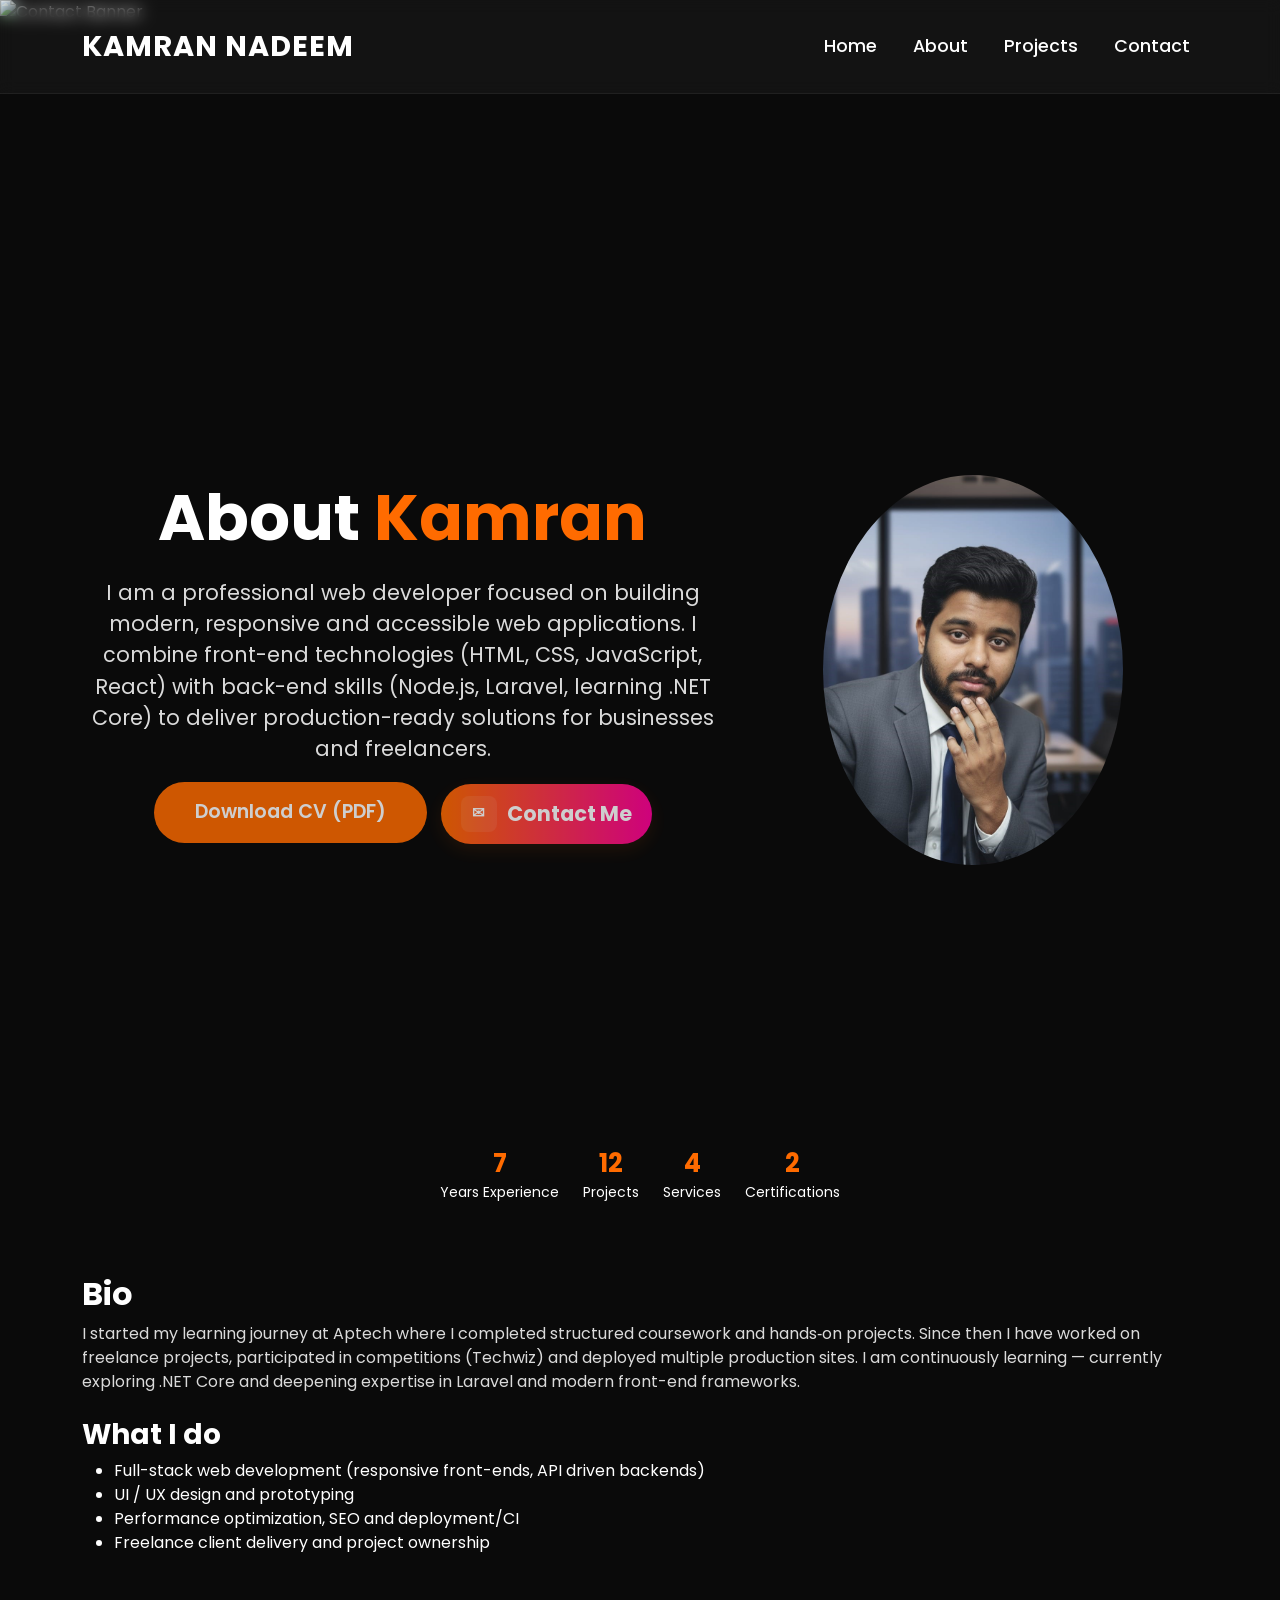
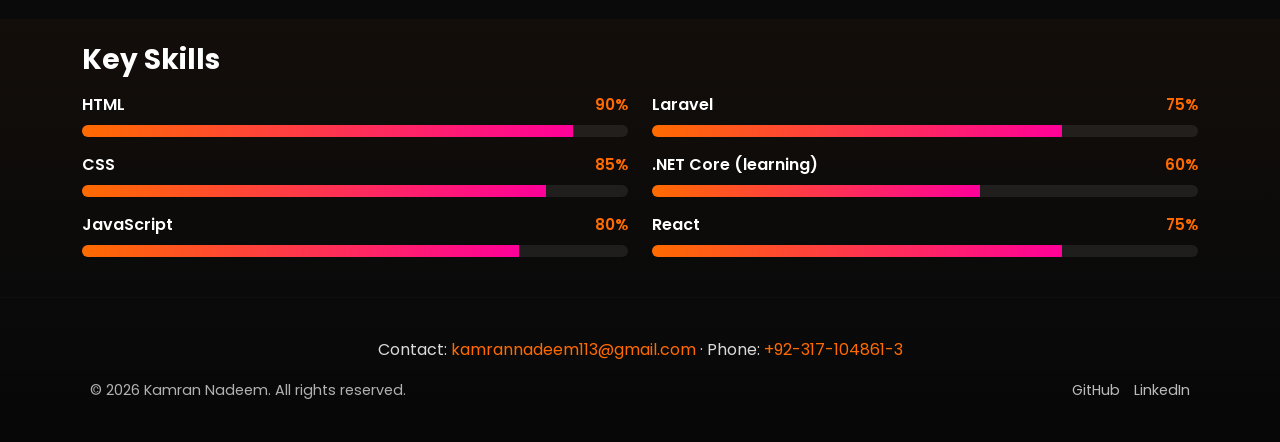
==== about.html @ dd2af3f3 "Initial commit" ====
<!doctype html>
<html lang="en">
<head>
    <meta charset="utf-8" />
    <meta name="viewport" content="width=device-width,initial-scale=1" />
    <title>About — Kamran Nadeem</title>

    <!-- Bootstrap CSS -->
    <link href="https://cdn.jsdelivr.net/npm/bootstrap@5.3.3/dist/css/bootstrap.min.css" rel="stylesheet" />

    <!-- Google Font -->
    <link href="https://fonts.googleapis.com/css2?family=Poppins:wght@300;400;600;700&display=swap" rel="stylesheet" />

    <!-- Site CSS -->
    <link rel="stylesheet" href="style.css" />
    <style>
    .contact-banner {
        width: 100%;
        height: 220px; /* you can adjust 180–250px */
        overflow: hidden;
    }

    .contact-banner-img {
        width: 100%;
        height: 100%;
        object-fit: cover;
        display: block;
    }
</style>
    <style>
        /* Contact button — more prominent with icon and subtle animation */
        .btn-contact {
            display: inline-flex;
            align-items: center;
            gap: 10px;
            padding: 12px 20px;
            border-radius: 40px;
            background: linear-gradient(90deg, #ff6b00 0%, #ff0099 100%);
            color: #fff;
            font-weight:700;
            text-decoration: none;
            box-shadow: 0 6px 18px rgba(255,107,0,0.12);
            transition: transform .15s ease, box-shadow .15s ease;
            border: none;
        }

        .btn-contact .btn-icon {
            width: 36px;
            height: 36px;
            display:inline-flex;
            align-items:center;
            justify-content:center;
            background: rgba(255,255,255,0.08);
            border-radius: 8px;
            font-weight:700;
            font-size: 0.95rem;
        }

        .btn-contact:hover,
        .btn-contact:focus {
            transform: translateY(-3px);
            box-shadow: 0 12px 28px rgba(255,107,0,0.16);
            text-decoration:none;
            outline: none;
        }

        /* small responsive tweak */
        @media (max-width: 576px) {
            .btn-contact { padding:10px 16px; gap:8px; }
            .btn-contact .btn-icon { width:30px; height:30px; font-size:0.85rem; }
        }
    </style>
</head>
<body>

    <!-- Header (partial) -->
    <div id="site-header"></div>

    <script>
        (function loadHeader() {
            fetch('partials/header.html')
                .then(function (r) { return r.ok ? r.text() : Promise.reject('header not found'); })
                .then(function (html) { document.getElementById('site-header').innerHTML = html; })
                .catch(function (err) { console.warn(err); });
        })();
    </script>
    <!-- Full width slim contact image -->
    <div class="contact-banner">
        <img src="https://www.simplilearn.com/ice9/free_resources_article_thumb/is_web_development_good_career.jpg" alt="Contact Banner" class="contact-banner-img">
    </div>

    <!-- About Hero -->
    <section class="hero" id="about-hero" style="min-height:40vh;display:flex;align-items:center;">
        <div class="container">
            <div class="row align-items-center">
                <div class="col-md-7">
                    <h1 style="font-weight:700;">About <span style="color:#ff6b00;">Kamran</span></h1>
                    <p style="opacity:.85;max-width:720px;">
                        I am a professional web developer focused on building modern, responsive and accessible web applications.
                        I combine front-end technologies (HTML, CSS, JavaScript, React) with back-end skills (Node.js, Laravel, learning .NET Core)
                        to deliver production-ready solutions for businesses and freelancers.
                    </p>

                    <p style="margin-top:18px;">
                        <a class="btn btn-custom mt-0" href="Kamran_Nadeem_CV.pdf" download aria-label="Download CV (PDF)">Download CV (PDF)</a>

                        <!-- Updated contact button -->
                        <a class="btn-contact ms-2" href="/contact.html" aria-label="Go to contact page">
                            <span class="btn-icon" aria-hidden="true">✉</span>
                            <span>Contact Me</span>
                        </a>
                    </p>
                </div>

                <div class="col-md-5 text-center">
                    <img src="assets/WhatsApp Image 2025-11-12 at 3.52.03 PM.jpeg" alt="Kamran Nadeem" class="img-fluid rounded-circle" style="max-width:300px;">
                </div>
            </div>
        </div>
    </section>

    <!-- Quick Facts / Counters -->
    <section class="py-4" aria-label="Quick facts">
        <div class="container text-center">
            <div class="d-flex justify-content-center gap-4 flex-wrap">
                <div><strong id="about-years" style="font-size:1.6rem;color:#ff6b00;">3</strong><div class="small">Years Experience</div></div>
                <div><strong id="about-projects" style="font-size:1.6rem;color:#ff6b00;">10</strong><div class="small">Projects</div></div>
                <div><strong id="about-services" style="font-size:1.6rem;color:#ff6b00;">4</strong><div class="small">Services</div></div>
                <div><strong id="about-certs" style="font-size:1.6rem;color:#ff6b00;">2</strong><div class="small">Certifications</div></div>
            </div>
        </div>
    </section>

    <!-- Detailed Bio -->
    <section id="bio" class="py-5">
        <div class="container">
            <h2 style="font-weight:700;">Bio</h2>
            <p style="opacity:.85;">
                I started my learning journey at Aptech where I completed structured coursework and hands‑on projects.
                Since then I have worked on freelance projects, participated in competitions (Techwiz) and deployed multiple production sites.
                I am continuously learning — currently exploring .NET Core and deepening expertise in Laravel and modern front-end frameworks.
            </p>

            <h3 class="mt-4" style="font-weight:700;">What I do</h3>
            <ul>
                <li>Full-stack web development (responsive front-ends, API driven backends)</li>
                <li>UI / UX design and prototyping</li>
                <li>Performance optimization, SEO and deployment/CI</li>
                <li>Freelance client delivery and project ownership</li>
            </ul>
        </div>
    </section>

    <!-- Key Skills -->
    <section id="about-skills" class="skills-section py-4">
        <div class="container">
            <h3 style="font-weight:700;">Key Skills</h3>
            <div class="row mt-3">
                <div class="col-md-6">
                    <div class="skill mb-3">
                        <div class="skill-name d-flex justify-content-between"><span>HTML</span><span class="skill-percent">90%</span></div>
                        <div class="progress"><div class="progress-bar" data-percent="90" style="width:90%"></div></div>
                    </div>

                    <div class="skill mb-3">
                        <div class="skill-name d-flex justify-content-between"><span>CSS</span><span class="skill-percent">85%</span></div>
                        <div class="progress"><div class="progress-bar" data-percent="85" style="width:85%"></div></div>
                    </div>

                    <div class="skill mb-3">
                        <div class="skill-name d-flex justify-content-between"><span>JavaScript</span><span class="skill-percent">80%</span></div>
                        <div class="progress"><div class="progress-bar" data-percent="80" style="width:80%"></div></div>
                    </div>
                </div>

                <div class="col-md-6">
                    <div class="skill mb-3">
                        <div class="skill-name d-flex justify-content-between"><span>Laravel</span><span class="skill-percent">75%</span></div>
                        <div class="progress"><div class="progress-bar" data-percent="75" style="width:75%"></div></div>
                    </div>

                    <div class="skill mb-3">
                        <div class="skill-name d-flex justify-content-between"><span>.NET Core (learning)</span><span class="skill-percent">60%</span></div>
                        <div class="progress"><div class="progress-bar" data-percent="60" style="width:60%"></div></div>
                    </div>

                    <div class="skill mb-3">
                        <div class="skill-name d-flex justify-content-between"><span>React</span><span class="skill-percent">75%</span></div>
                        <div class="progress"><div class="progress-bar" data-percent="75" style="width:75%"></div></div>
                    </div>
                </div>
            </div>
        </div>
    </section>

    <!-- Footer (partial) -->
    <div id="site-footer"></div>

    <script>
        (function loadFooter() {
            fetch('partials/footer.html')
                .then(function (r) { return r.ok ? r.text() : Promise.reject('footer not found'); })
                .then(function (html) {
                    document.getElementById('site-footer').innerHTML = html;
                    if (typeof window.initFooterCounters === 'function') window.initFooterCounters();
                })
                .catch(function (err) { console.warn(err); });
        })();
    </script>

    <!-- Scripts -->
    <script src="https://code.jquery.com/jquery-3.6.4.min.js"></script>
    <script src="https://cdn.jsdelivr.net/npm/bootstrap@5.3.3/dist/js/bootstrap.bundle.min.js"></script>

    <script>
        // delegated nav handler (works with injected header)
        $(document).on('click', 'a.nav-link', function (e) {
            var target = $(this).attr('href');
            if (!target || target === '#') return;
            if ($(target).length) {
                e.preventDefault();
                $('html,body').animate({ scrollTop: $(target).offset().top - 70 }, 600);
            }
        });

        // fill about counters (animated, waits for DOM elements)
        (function fillAboutCounters() {
            var startYear = 2019;
            var currentYear = new Date().getFullYear();
            var years = Math.max(0, currentYear - startYear);

            // derive counts from DOM (safe fallbacks)
            var projects = 12;
var services = 4;
var certs = 2;

            function animateCount($el, to, duration) {
                if (!$el || $el.length === 0) return;
                var from = 0;
                var start = Date.now();
                var timer = setInterval(function() {
                    var progress = Math.min(1, (Date.now() - start) / duration);
                    var value = Math.floor(progress * (to - from) + from);
                    $el.text(value);
                    if (progress === 1) clearInterval(timer);
                }, 25);
            }

            // run after next tick to ensure DOM (including any injected partials) is ready
            setTimeout(function() {
                animateCount($('#about-years'), years, 900);
                animateCount($('#about-projects'), projects, 900);
                animateCount($('#about-services'), services, 900);
                animateCount($('#about-certs'), certs, 900);
            }, 50);
        })();

        // expose footer init (used by footer partial loader)
        window.initFooterCounters = function() {
            var startYear = 2019;
            var currentYear = new Date().getFullYear();
            var years = Math.max(0, currentYear - startYear);
            var projects = $('.project-card').length || 0;
            var services = $('.service-card').length || 0;
            var certs = $('.cert-badge').length || 0;
            $('#currentYear').text(currentYear);

            function animateCount($el, to, duration) {
                var from = 0; var start = Date.now();
                var timer = setInterval(function() {
                    var progress = Math.min(1, (Date.now() - start) / duration);
                    var value = Math.floor(progress * (to - from) + from);
                    $el.text(value);
                    if (progress === 1) clearInterval(timer);
                }, 30);
            }

            animateCount($('#counter-years'), years, 1000);
            animateCount($('#counter-projects'), projects, 900);
            animateCount($('#counter-services'), services, 900);
            animateCount($('#counter-certs'), certs, 900);
        };
    </script>
</body>
</html>
---- style.css ----
body {
            font-family: 'Poppins', sans-serif;
            background-color: #0a0a0a;
            color: white;
            overflow-x: hidden;
        }

        /* Navbar */
        .navbar {
            padding: 20px;
        }
        .navbar-brand {
            font-size: 1.8rem;
            font-weight:700;
            letter-spacing:1px;
        }
        .nav-link {
            margin-left: 20px;
            font-weight:500;
            font-size:1.1rem;
        }

        /* Hero Section */
        .hero {
            height:100vh;
            display:flex;
            align-items:center;
            justify-content:center;
            text-align:center;
            padding:0 20px;
            position:relative;
        }

        .hero h1 {
            font-size:4rem;
            font-weight:700;
            line-height:1.2;
        }

        .hero p {
            font-size:1.3rem;
            margin-top:20px;
            opacity:0.8;
        }

        .btn-custom {
            margin-top:40px;
            padding:15px 40px;
            font-size:1.2rem;
            border-radius:50px;
            background:#ff6b00;
            color:white;
            font-weight:600;
            transition:0.4s;
        }

        .btn-custom:hover {
            background:#ff8800;
            transform:scale(1.05);
        }

        /* Floating Shapes */
        .floating-shape {
            position:absolute;
            border-radius:50%;
            background:linear-gradient(45deg, #ff6b00, #ff0099);
            opacity:0.4;
            animation:float 6s ease-in-out infinite;
        }

        .shape1 {
            width:150px;
            height:150px;
            top:10%;
            left:5%;
        }

        .shape2 {
            width:200px;
            height:200px;
            bottom:15%;
            right:10%;
        }

        @keyframes float {
            0% { transform:translateY(0px); }
            50% { transform:translateY(-30px); }
            100% { transform:translateY(0px); }
        }
        /* Skills Section */
        .skills-section {
            padding: 80px 20px;
            background: linear-gradient(180deg, rgba(255,107,0,0.04) 0%, transparent 100%);
        }

        .skills-section .section-title {
            text-align: center;
            margin-bottom: 40px;
        }

        .skill {
            margin-bottom: 20px;
        }

        .skill-name {
            display:flex;
            justify-content:space-between;
            align-items:center;
            margin-bottom:8px;
            font-weight:600;
        }

        .progress {
            height: 12px;
            background: rgba(255,255,255,0.08);
            border-radius: 8px;
            overflow: hidden;
        }

        .progress .progress-bar {
            background: linear-gradient(90deg, #ff6b00, #ff0099);
            width: 0%;
            transition: width 1200ms ease-in-out;
        }

        .skill-percent {
            font-weight:600;
            font-size:0.95rem;
            color: #ff6b00;
        }

        /* Services Section */
        .services-section {
            padding: 80px 20px;
            background: linear-gradient(180deg, rgba(255,9,153,0.03) 0%, transparent 100%);
        }

        .services-section .section-title {
            text-align: center;
            margin-bottom: 40px;
        }

        .service-card {
            background: rgba(255,255,255,0.03);
            border: 1px solid rgba(255,255,255,0.04);
            padding: 24px;
            border-radius: 12px;
            transition: transform .25s ease, box-shadow .25s ease;
            height:100%;
            display:flex;
            flex-direction:column;
            justify-content:space-between;
        }

        .service-card:hover {
            transform: translateY(-6px);
            box-shadow: 0 8px 30px rgba(0,0,0,0.5);
        }

        .service-icon {
            width:56px;
            height:56px;
            border-radius:12px;
            display:inline-flex;
            align-items:center;
            justify-content:center;
            background: linear-gradient(90deg,#ff6b00,#ff0099);
            color: white;
            font-weight:700;
            margin-bottom:16px;
            font-size:1.05rem;
        }

        .service-title {
            font-weight:700;
            margin-bottom:8px;
            font-size:1.05rem;
        }

        .service-desc {
            opacity:0.85;
            margin-bottom:18px;
            flex-grow:1;
        }

        .btn-service {
            align-self:flex-start;
        }

        /* Projects Section */
        .projects-section {
            padding: 80px 20px;
            background: linear-gradient(180deg, rgba(0,123,255,0.03) 0%, transparent 100%);
        }

        .projects-section .section-title {
            text-align: center;
            margin-bottom: 40px;
        }

        .project-card {
            background: rgba(255,255,255,0.03);
            border: 1px solid rgba(255,255,255,0.04);
            border-radius: 12px;
            overflow: hidden;
            transition: transform .25s ease, box-shadow .25s ease;
            height:100%;
            display:flex;
            flex-direction:column;
        }

        .project-card:hover {
            transform: translateY(-6px);
            box-shadow: 0 10px 30px rgba(0,0,0,0.5);
        }

        .project-card img {
            width:100%;
            height:180px;
            object-fit:cover;
            display:block;
        }

        .project-content {
            padding:16px;
            display:flex;
            flex-direction:column;
            flex-grow:1;
        }

        .project-title {
            font-weight:700;
            margin-bottom:6px;
        }

        .project-desc {
            opacity:0.85;
            margin-bottom:12px;
            font-size:0.95rem;
            flex-grow:1;
        }

        .btn-view {
            align-self:flex-start;
        }

        .center-view-more {
            text-align:center;
            margin-top:34px;
        }

        /* Experience Section */
        .experience-section {
            padding: 80px 20px;
            background: linear-gradient(180deg, rgba(102,51,153,0.03) 0%, transparent 100%);
        }

        .experience-section .section-title {
            text-align: center;
            margin-bottom: 40px;
        }

        .timeline {
            list-style: none;
            padding: 0;
            margin: 0;
            max-width: 900px;
            margin-left: auto;
            margin-right: auto;
        }

        .timeline-item {
            display: flex;
            gap: 18px;
            margin-bottom: 20px;
            align-items: flex-start;
        }

        .timeline-icon {
            min-width: 56px;
            height: 56px;
            border-radius: 12px;
            background: linear-gradient(90deg,#ff6b00,#ff0099);
            color: #fff;
            display: inline-flex;
            align-items: center;
            justify-content: center;
            font-weight: 700;
            font-size: 0.95rem;
            flex-shrink: 0;
        }

        .timeline-content {
            background: rgba(255,255,255,0.03);
            border: 1px solid rgba(255,255,255,0.04);
            padding: 14px;
            border-radius: 10px;
            flex-grow: 1;
            text-align: left; /* force left alignment for timeline items */
        }

        .timeline-title {
            font-weight:700;
            margin-bottom:6px;
        }

        .timeline-meta {
            font-size: 0.95rem;
            color: rgba(255,255,255,0.8);
            margin-bottom:8px;
        }

        .cert-badge {
            display:inline-block;
            background: rgba(255,255,255,0.04);
            color: #ff6b00;
            padding:4px 8px;
            border-radius: 6px;
            font-weight:600;
            margin-right:6px;
            font-size:0.9rem;
        }

        /* Achievements Section (updated colors + alignment) */
        .achievements-section {
            padding: 72px 20px;
            background: linear-gradient(180deg, rgba(0,200,150,0.02) 0%, transparent 100%);
        }

        .achievements-grid {
            display: grid;
            grid-template-columns: repeat(auto-fit,minmax(220px,1fr));
            gap: 18px;
            max-width: 1100px;
            margin: 0 auto;
        }

        .achievement-card {
            background: rgba(255,255,255,0.03);
            border: 1px solid rgba(255,255,255,0.04);
            padding: 18px;
            border-radius: 12px;
            gap:12px;
            align-items:center; /* vertically center icon with text */
            text-align:left;    /* ensure text is left aligned under/next to icon */
        }

        .achievement-card > div {
            /* make sure the text block is left-aligned */
            text-align: left;
            margin-bottom: 10px;
        }

        .achievement-badge {
            min-width:56px;
            height:56px;
            border-radius:10px;
            /* change badge to portfolio primary gradient so it matches site */
            background: linear-gradient(90deg,#ff6b00,#ff0099);
            color:#fff;
            display:inline-flex;
            align-items:center;
            justify-content:center;
            font-weight:700;
            font-size:0.95rem;
            flex-shrink:0;
        }

        .achievement-title {
            font-weight:700;
            margin-bottom:6px;
            text-align:left;
        }

        .achievement-desc {
            color: rgba(255,255,255,0.85);
            font-size:0.96rem;
            margin:0; /* tighter spacing so text sits neatly under title */
        }

        .achievements-footer {
            text-align:center;
            margin-top:26px;
        }

        .btn-cv {
            padding:12px 28px;
            border-radius:40px;
            background:linear-gradient(90deg,#00c896,#00a67a);
            color:white;
            font-weight:700;
            text-decoration:none;
        }

        @media (max-width: 767px) {
            .hero h1 { font-size:2.2rem; }
            .hero p { font-size:1rem; }
            .service-card { padding:18px; }
            .project-card img { height:150px; }
            .timeline-item { gap:12px; }
            .timeline-icon { min-width:48px; height:48px; }
            .achievement-badge { min-width:48px; height:48px; font-size:0.85rem; }
        }

        /* Footer Section (calculated counters + layout) */
        .footer-section {
            padding: 40px 20px;
            background: linear-gradient(180deg, rgba(10,10,10,0.9), #070707);
            border-top: 1px solid rgba(255,255,255,0.03);
            color: #cfcfcf;
        }

        .footer-container {
            max-width: 1100px;
            margin: 0 auto;
        }

        
        .footer-contact {
            text-align: center;
            margin-bottom: 18px;
            color: rgba(255,255,255,0.85);
        }

        .footer-bottom {
            display:flex;
            justify-content:space-between;
            align-items:center;
            gap:12px;
            flex-wrap:wrap;
            font-size:0.9rem;
            opacity:0.85;
        }

        .footer-social a {
            color: rgba(255,255,255,0.85);
            margin-left:10px;
            text-decoration:none;
        }

        .footer-social a:hover { color: #ff6b00; }

        @media (max-width:700px) {
            .footer-bottom { flex-direction:column; text-align:center; gap:8px; }
        }
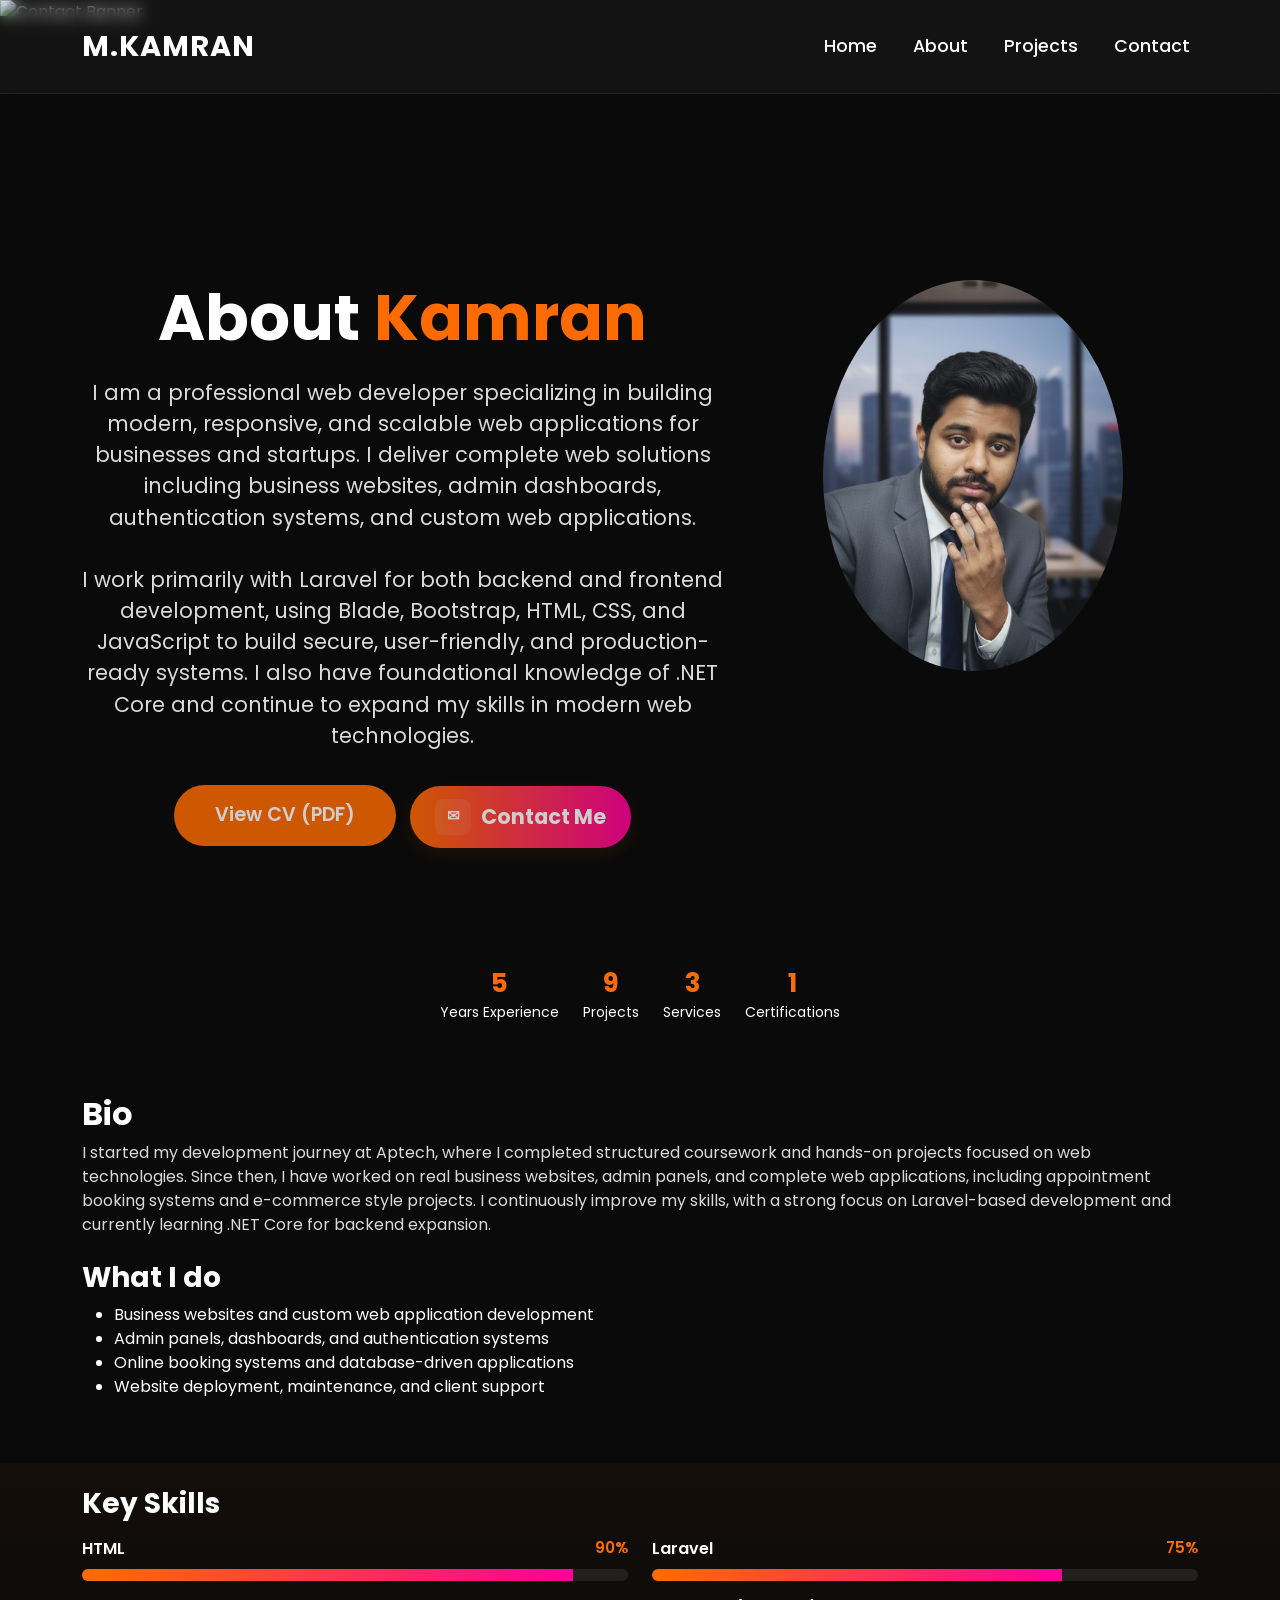
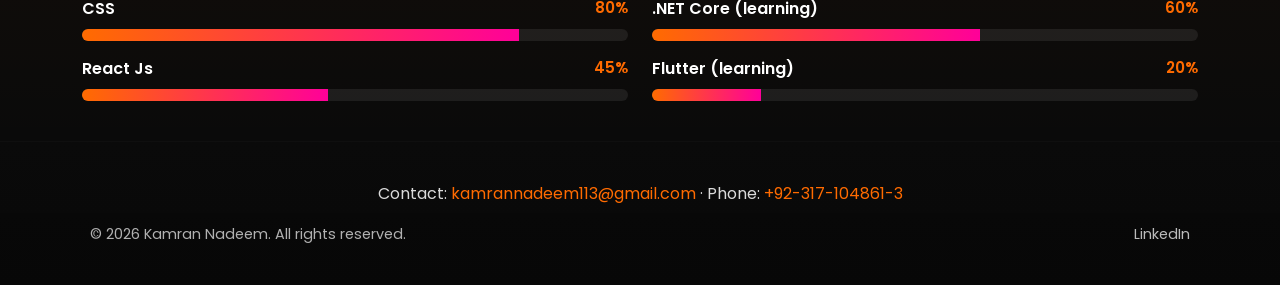
==== commit 398c3518: "Update About And Other features" ====
--- a/about.html
+++ b/about.html
@@ -14,26 +14,13 @@
     <!-- Site CSS -->
     <link rel="stylesheet" href="style.css" />
     <style>
-    .contact-banner {
-        width: 100%;
-        height: 220px; /* you can adjust 180–250px */
-        overflow: hidden;
-    }
-
-    .contact-banner-img {
-        width: 100%;
-        height: 100%;
-        object-fit: cover;
-        display: block;
-    }
-</style>
-    <style>
+        
         /* Contact button — more prominent with icon and subtle animation */
         .btn-contact {
             display: inline-flex;
             align-items: center;
             gap: 10px;
-            padding: 12px 20px;
+            padding: 13px 25px;
             border-radius: 40px;
             background: linear-gradient(90deg, #ff6b00 0%, #ff0099 100%);
             color: #fff;
@@ -90,22 +77,20 @@
     </div>
 
     <!-- About Hero -->
-    <section class="hero" id="about-hero" style="min-height:40vh;display:flex;align-items:center;">
+    <section class="hero" id="about-hero">
         <div class="container">
-            <div class="row align-items-center">
+            <div class="row">
                 <div class="col-md-7">
                     <h1 style="font-weight:700;">About <span style="color:#ff6b00;">Kamran</span></h1>
                     <p style="opacity:.85;max-width:720px;">
-                        I am a professional web developer focused on building modern, responsive and accessible web applications.
-                        I combine front-end technologies (HTML, CSS, JavaScript, React) with back-end skills (Node.js, Laravel, learning .NET Core)
-                        to deliver production-ready solutions for businesses and freelancers.
+                        I am a professional web developer specializing in building modern, responsive, and scalable web applications for businesses and startups. I deliver complete web solutions including business websites, admin dashboards, authentication systems, and custom web applications. <br><br>
+                        I work primarily with Laravel for both backend and frontend development, using Blade, Bootstrap, HTML, CSS, and JavaScript to build secure, user-friendly, and production-ready systems. I also have foundational knowledge of .NET Core and continue to expand my skills in modern web technologies.
                     </p>
 
                     <p style="margin-top:18px;">
-                        <a class="btn btn-custom mt-0" href="Kamran_Nadeem_CV.pdf" download aria-label="Download CV (PDF)">Download CV (PDF)</a>
-
+                        <a class="btn btn-custom mt-3 mb-3" href="../assets/Muhammad_Kamran_Web_App_Developer.pdf" target="_blank"aria-label="Open PDF CV">View CV (PDF)</a>
                         <!-- Updated contact button -->
-                        <a class="btn-contact ms-2" href="/contact.html" aria-label="Go to contact page">
+                        <a class="btn-contact ms-2 mb-3" href="/contact.html" aria-label="Go to contact page">
                             <span class="btn-icon" aria-hidden="true">✉</span>
                             <span>Contact Me</span>
                         </a>
@@ -136,17 +121,17 @@
         <div class="container">
             <h2 style="font-weight:700;">Bio</h2>
             <p style="opacity:.85;">
-                I started my learning journey at Aptech where I completed structured coursework and hands‑on projects.
-                Since then I have worked on freelance projects, participated in competitions (Techwiz) and deployed multiple production sites.
-                I am continuously learning — currently exploring .NET Core and deepening expertise in Laravel and modern front-end frameworks.
+                I started my development journey at Aptech, where I completed structured coursework and hands-on projects focused on web technologies.
+                Since then, I have worked on real business websites, admin panels, and complete web applications, including appointment booking systems and e-commerce style projects.
+                I continuously improve my skills, with a strong focus on Laravel-based development and currently learning .NET Core for backend expansion.
             </p>
 
             <h3 class="mt-4" style="font-weight:700;">What I do</h3>
             <ul>
-                <li>Full-stack web development (responsive front-ends, API driven backends)</li>
-                <li>UI / UX design and prototyping</li>
-                <li>Performance optimization, SEO and deployment/CI</li>
-                <li>Freelance client delivery and project ownership</li>
+                <li>Business websites and custom web application development</li>
+                <li>Admin panels, dashboards, and authentication systems</li>
+                <li>Online booking systems and database-driven applications</li>
+                <li>Website deployment, maintenance, and client support</li>
             </ul>
         </div>
     </section>
@@ -163,13 +148,13 @@
                     </div>
 
                     <div class="skill mb-3">
-                        <div class="skill-name d-flex justify-content-between"><span>CSS</span><span class="skill-percent">85%</span></div>
-                        <div class="progress"><div class="progress-bar" data-percent="85" style="width:85%"></div></div>
-                    </div>
-
-                    <div class="skill mb-3">
-                        <div class="skill-name d-flex justify-content-between"><span>JavaScript</span><span class="skill-percent">80%</span></div>
+                        <div class="skill-name d-flex justify-content-between"><span>CSS</span><span class="skill-percent">80%</span></div>
                         <div class="progress"><div class="progress-bar" data-percent="80" style="width:80%"></div></div>
+                    </div>
+
+                    <div class="skill mb-3">
+                        <div class="skill-name d-flex justify-content-between"><span>React Js</span><span class="skill-percent">45%</span></div>
+                        <div class="progress"><div class="progress-bar" data-percent="45" style="width:45%"></div></div>
                     </div>
                 </div>
 
@@ -185,8 +170,8 @@
                     </div>
 
                     <div class="skill mb-3">
-                        <div class="skill-name d-flex justify-content-between"><span>React</span><span class="skill-percent">75%</span></div>
-                        <div class="progress"><div class="progress-bar" data-percent="75" style="width:75%"></div></div>
+                        <div class="skill-name d-flex justify-content-between"><span>Flutter (learning)</span><span class="skill-percent">20%</span></div>
+                        <div class="progress"><div class="progress-bar" data-percent="20" style="width:20%"></div></div>
                     </div>
                 </div>
             </div>
@@ -195,7 +180,7 @@
 
     <!-- Footer (partial) -->
     <div id="site-footer"></div>
-
+    <!-- Footer script -->
     <script>
         (function loadFooter() {
             fetch('partials/footer.html')
@@ -223,7 +208,7 @@
             }
         });
 
-        // fill about counters (animated, waits for DOM elements)
+        // fill about counters (animated only when scrolled to - Intersection Observer)
         (function fillAboutCounters() {
             var startYear = 2019;
             var currentYear = new Date().getFullYear();
@@ -231,8 +216,8 @@
 
             // derive counts from DOM (safe fallbacks)
             var projects = 12;
-var services = 4;
-var certs = 2;
+            var services = 4;
+            var certs = 2;
 
             function animateCount($el, to, duration) {
                 if (!$el || $el.length === 0) return;
@@ -246,12 +231,28 @@
                 }, 25);
             }
 
-            // run after next tick to ensure DOM (including any injected partials) is ready
+            // wait for DOM to be ready
             setTimeout(function() {
-                animateCount($('#about-years'), years, 900);
-                animateCount($('#about-projects'), projects, 900);
-                animateCount($('#about-services'), services, 900);
-                animateCount($('#about-certs'), certs, 900);
+                var counterSection = document.querySelector('section[aria-label="Quick facts"]');
+                if (!counterSection) return;
+
+                var counterAnimated = false;
+
+                // Use Intersection Observer to detect when section comes into view
+                var observer = new IntersectionObserver(function(entries) {
+                    entries.forEach(function(entry) {
+                        if (entry.isIntersecting && !counterAnimated) {
+                            counterAnimated = true;
+                            animateCount($('#about-years'), years, 900);
+                            animateCount($('#about-projects'), projects, 900);
+                            animateCount($('#about-services'), services, 900);
+                            animateCount($('#about-certs'), certs, 900);
+                            observer.unobserve(entry.target);
+                        }
+                    });
+                }, { threshold: 0.3 });
+
+                observer.observe(counterSection);
             }, 50);
         })();
 
--- a/style.css
+++ b/style.css
@@ -22,12 +22,10 @@
 
         /* Hero Section */
         .hero {
-            height:100vh;
-            display:flex;
-            align-items:center;
+            display:flex;
             justify-content:center;
             text-align:center;
-            padding:0 20px;
+            padding:60px 20px;
             position:relative;
         }
 
@@ -378,20 +376,6 @@
             margin:0; /* tighter spacing so text sits neatly under title */
         }
 
-        .achievements-footer {
-            text-align:center;
-            margin-top:26px;
-        }
-
-        .btn-cv {
-            padding:12px 28px;
-            border-radius:40px;
-            background:linear-gradient(90deg,#00c896,#00a67a);
-            color:white;
-            font-weight:700;
-            text-decoration:none;
-        }
-
         @media (max-width: 767px) {
             .hero h1 { font-size:2.2rem; }
             .hero p { font-size:1rem; }
@@ -443,4 +427,26 @@
         @media (max-width:700px) {
             .footer-bottom { flex-direction:column; text-align:center; gap:8px; }
         }
-    +    
+
+        .contact-banner {
+            width: 100%;
+            height: 220px; /* you can adjust 180–250px */
+            overflow: hidden;
+        }
+
+        .contact-banner-img {
+            width: 100%;
+            height: 100%;
+            object-fit: cover;
+            display: block;
+        }
+
+
+
+         .contact-hero { min-height:36vh; display:flex; align-items:center; background:transparent; }
+    .contact-card { background: rgba(255,255,255,0.02); border:1px solid rgba(255,255,255,0.04); padding:20px; border-radius:12px; }
+    .contact-item { display:flex; gap:12px; align-items:flex-start; }
+    .contact-icon { min-width:44px; height:44px; border-radius:10px; background:linear-gradient(90deg,#ff6b00,#ff0099); color:#fff; display:inline-flex; align-items:center; justify-content:center; font-weight:700; }
+    .form-alert { display:none; }
+    @media (max-width:576px){ .contact-icon{min-width:40px;height:40px} }
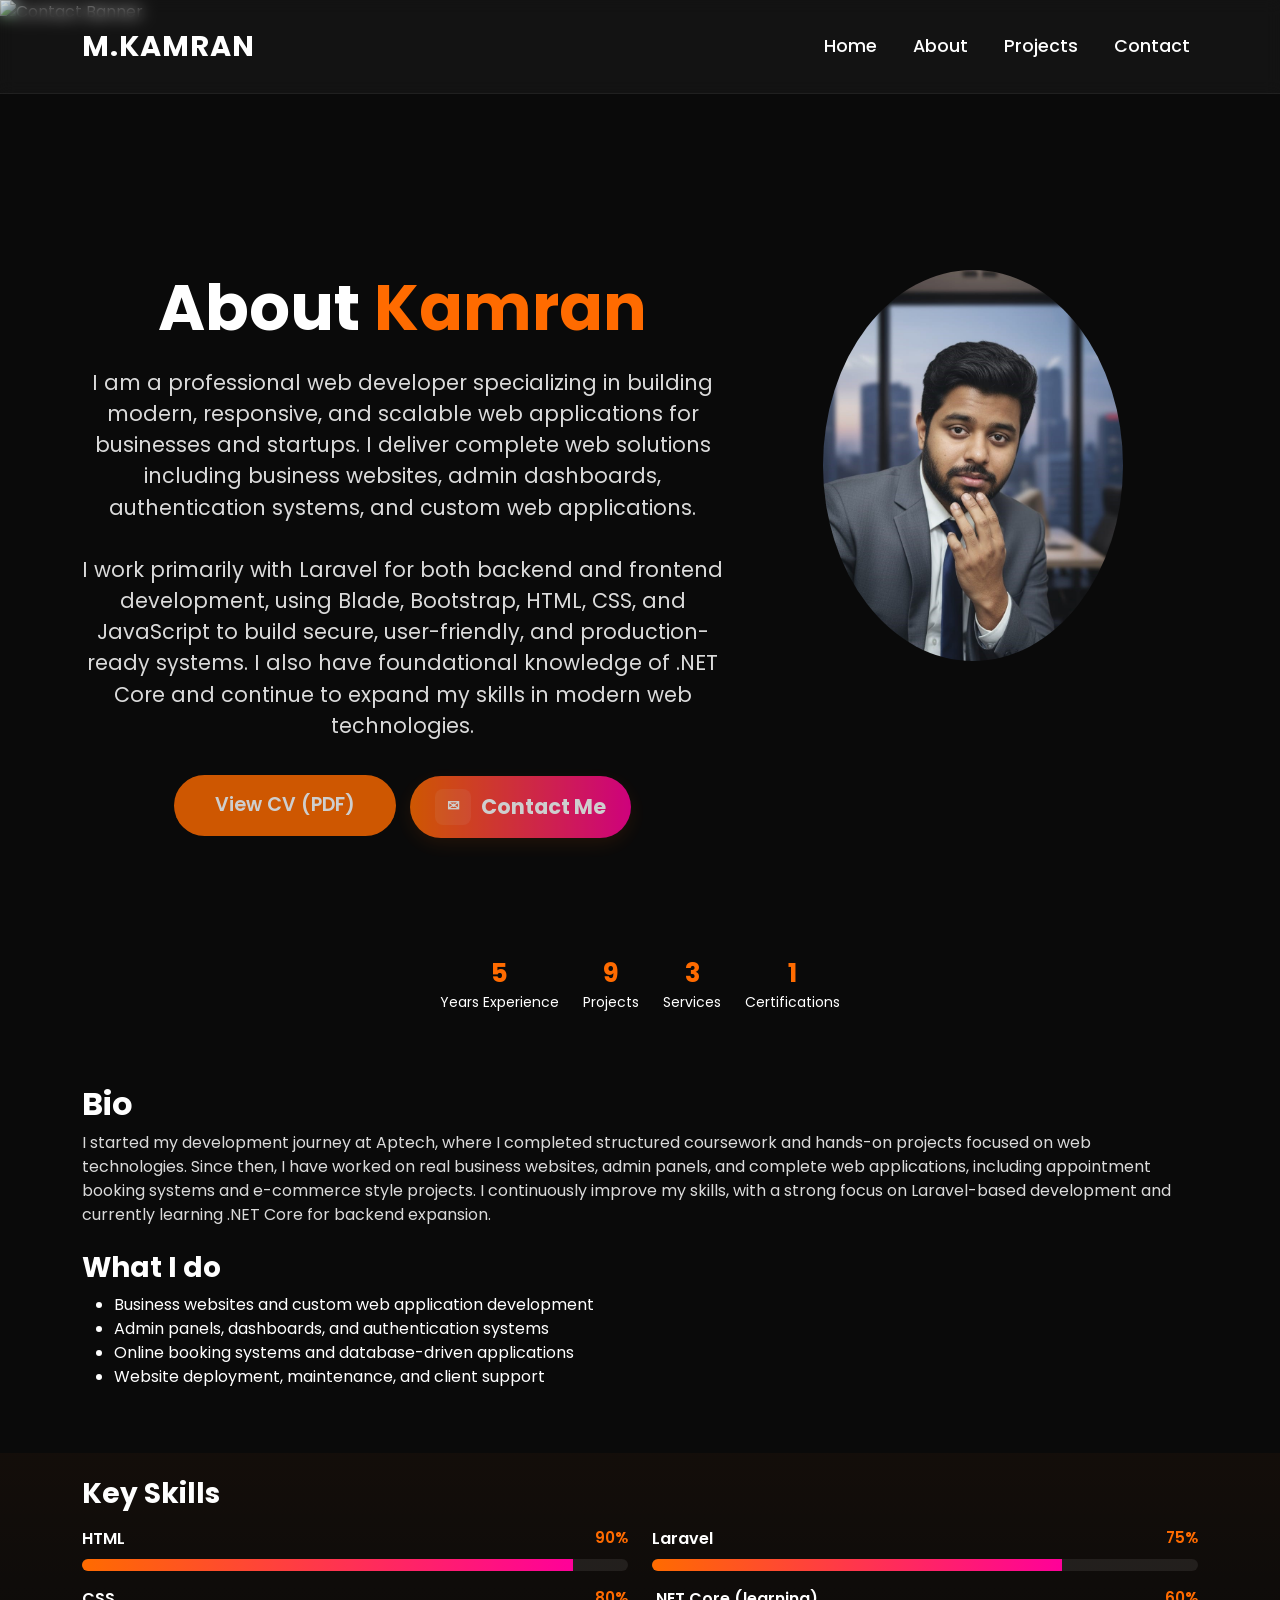
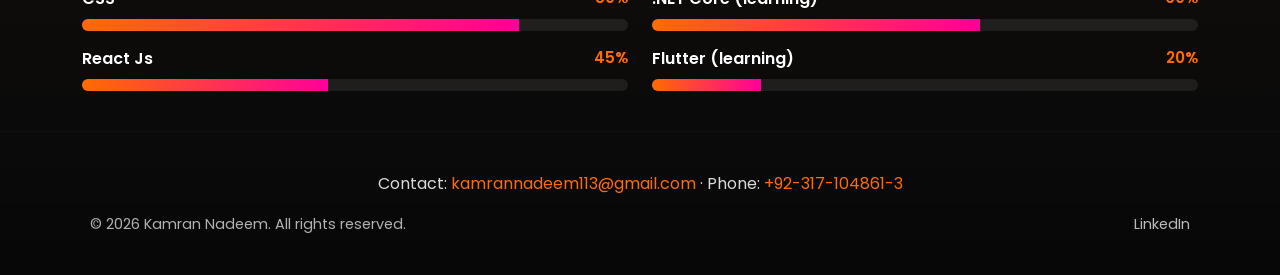
==== commit 0313691b: "Update buttons and some changes" ====
--- a/about.html
+++ b/about.html
@@ -77,7 +77,7 @@
     </div>
 
     <!-- About Hero -->
-    <section class="hero" id="about-hero">
+    <section class="hero" id="about-hero" style="padding: 0px 20px 60px 20px;">
         <div class="container">
             <div class="row">
                 <div class="col-md-7">
--- a/style.css
+++ b/style.css
@@ -25,7 +25,8 @@
             display:flex;
             justify-content:center;
             text-align:center;
-            padding:60px 20px;
+            margin-top: 50px;
+            padding:160px 20px 60px 20px;
             position:relative;
         }
 
@@ -315,7 +316,7 @@
             padding:4px 8px;
             border-radius: 6px;
             font-weight:600;
-            margin-right:6px;
+            margin:0px 6px 6px 0px;
             font-size:0.9rem;
         }
 
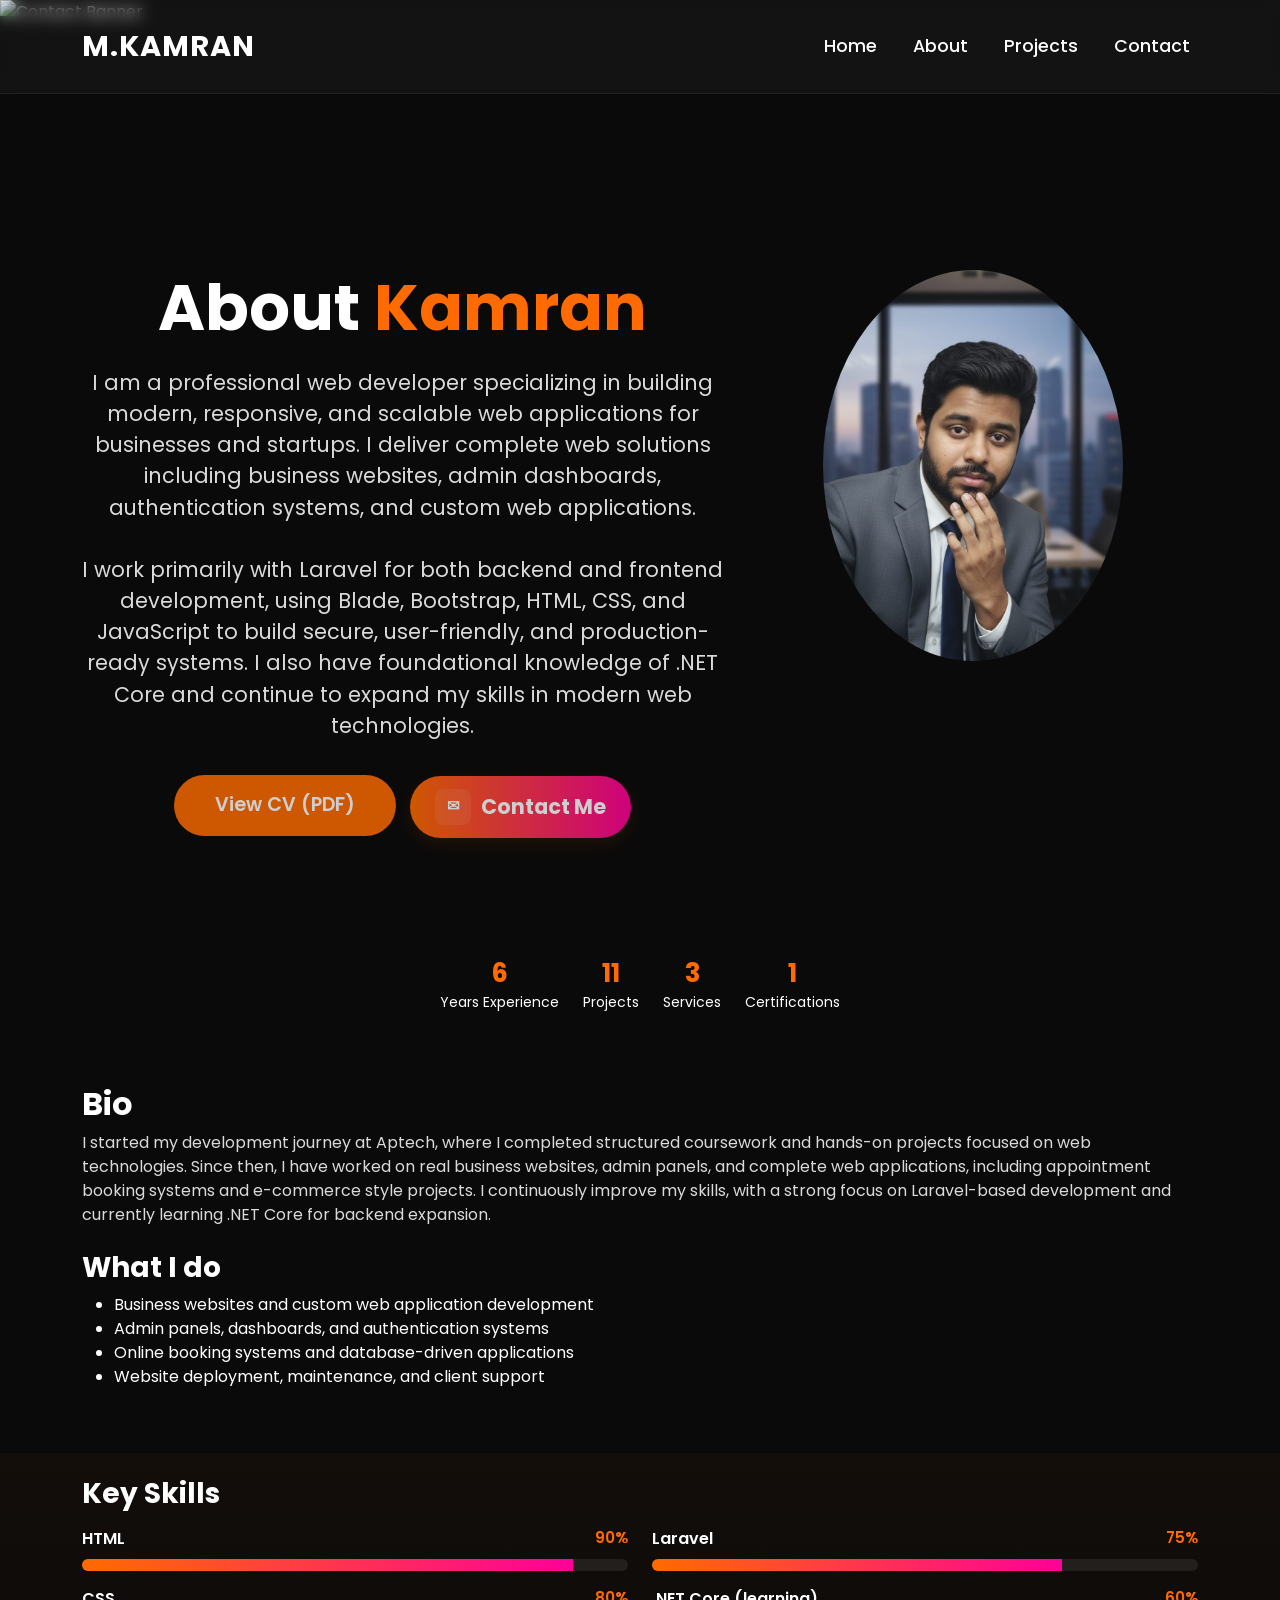
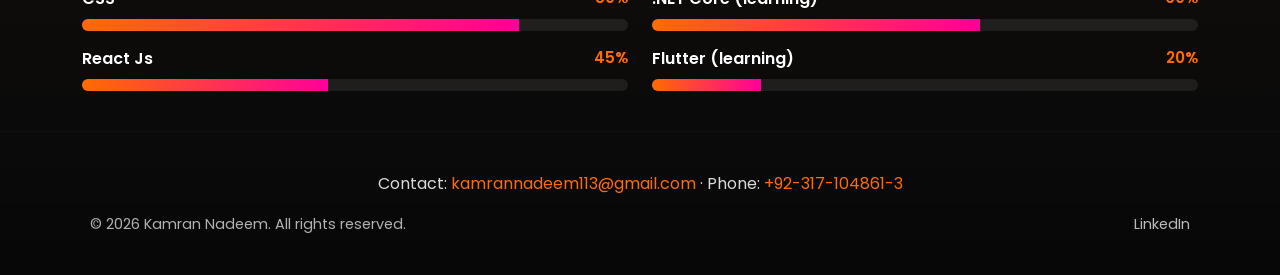
==== commit 85a8b5a6: "Update contact link to new URL" ====
--- a/about.html
+++ b/about.html
@@ -90,7 +90,7 @@
                     <p style="margin-top:18px;">
                         <a class="btn btn-custom mt-3 mb-3" href="../assets/Muhammad_Kamran_Web_App_Developer.pdf" target="_blank"aria-label="Open PDF CV">View CV (PDF)</a>
                         <!-- Updated contact button -->
-                        <a class="btn-contact ms-2 mb-3" href="/contact.html" aria-label="Go to contact page">
+                        <a class="btn-contact ms-2 mb-3" href="/kamran-dev/contact.html" aria-label="Go to contact page">
                             <span class="btn-icon" aria-hidden="true">✉</span>
                             <span>Contact Me</span>
                         </a>
@@ -283,4 +283,4 @@
         };
     </script>
 </body>
-</html>+</html>
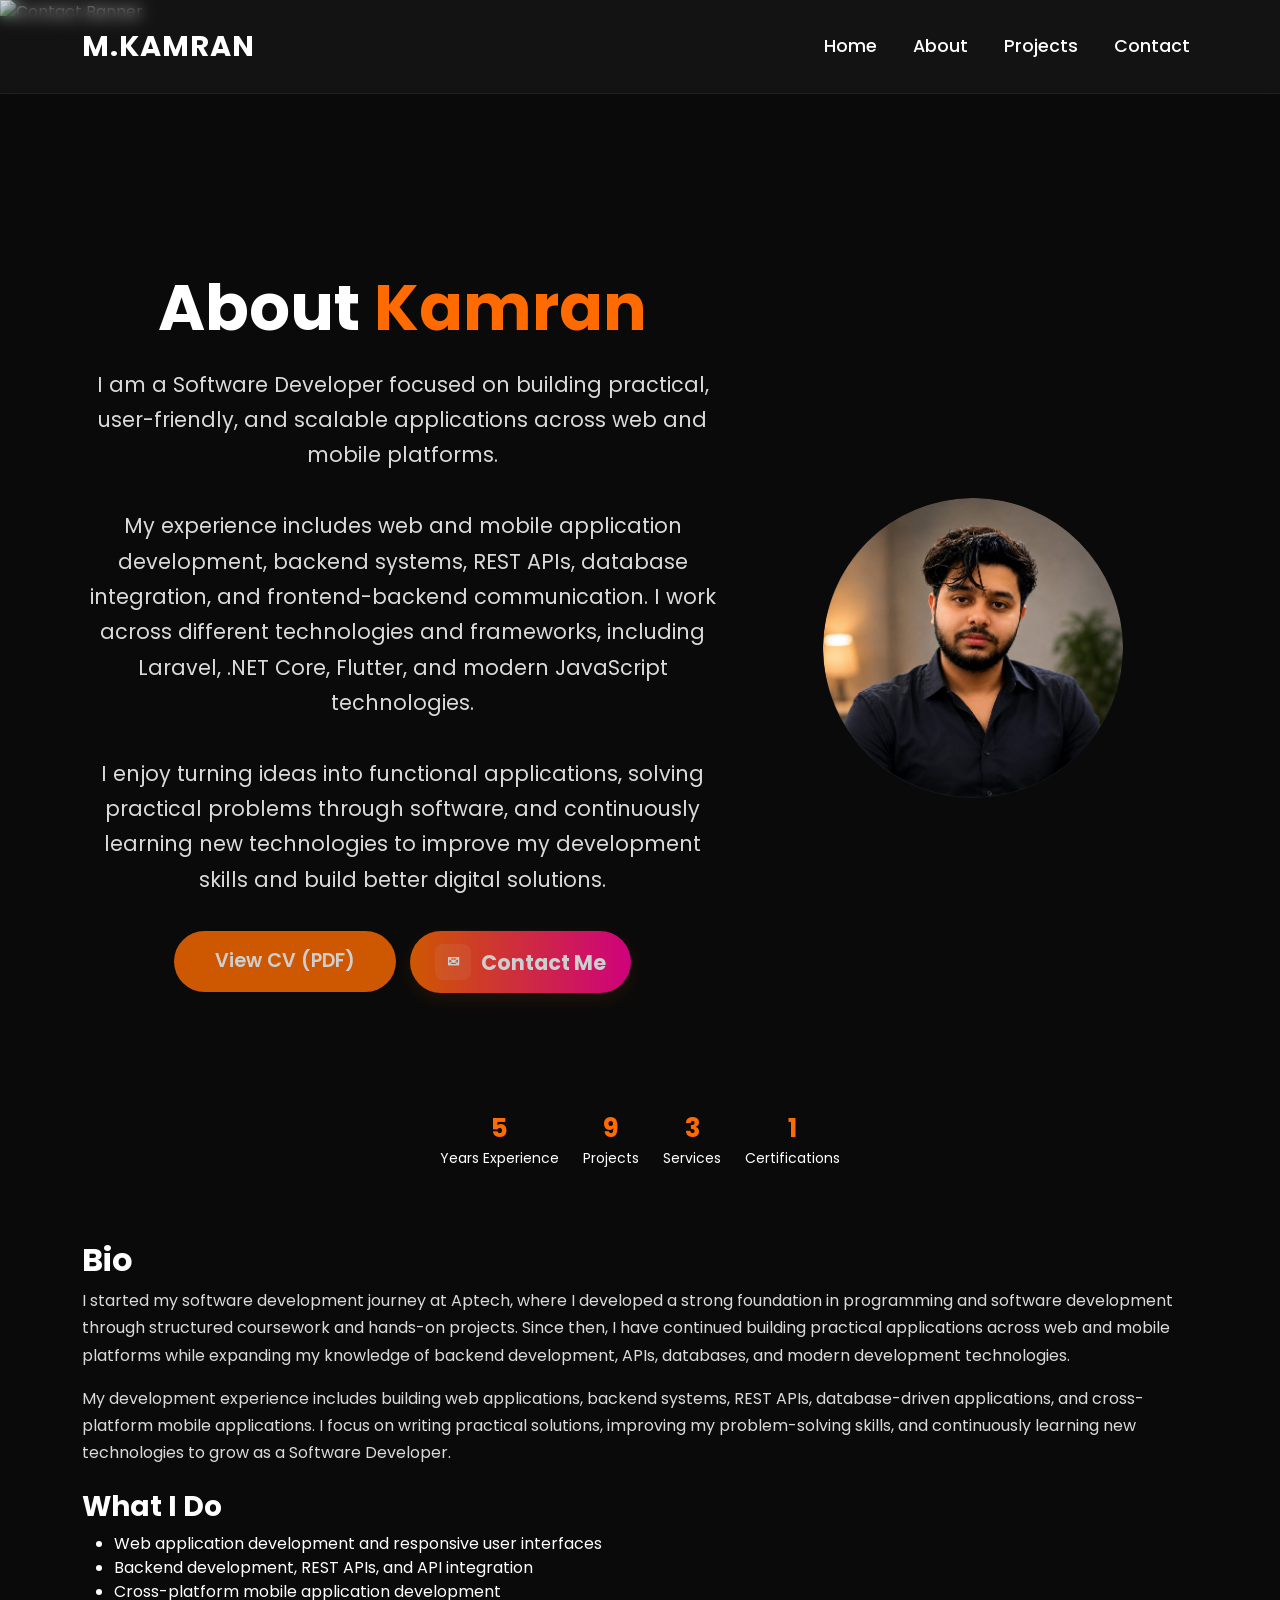
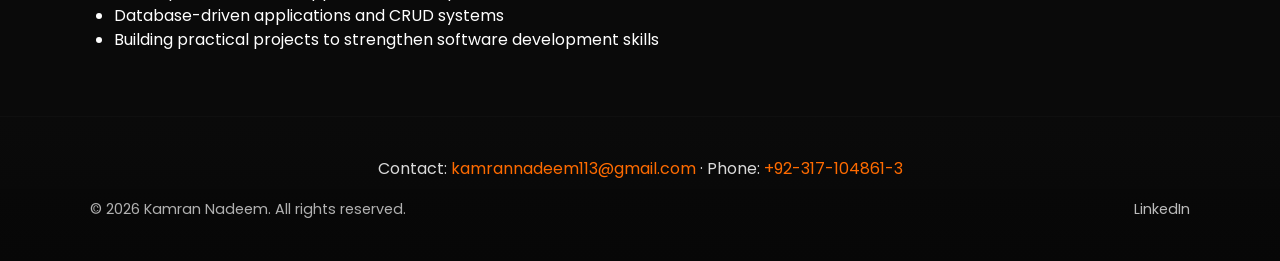
==== commit 6fe9de10: "Update profile" ====
--- a/about.html
+++ b/about.html
@@ -1,5 +1,6 @@
 <!doctype html>
 <html lang="en">
+
 <head>
     <meta charset="utf-8" />
     <meta name="viewport" content="width=device-width,initial-scale=1" />
@@ -14,7 +15,6 @@
     <!-- Site CSS -->
     <link rel="stylesheet" href="style.css" />
     <style>
-        
         /* Contact button — more prominent with icon and subtle animation */
         .btn-contact {
             display: inline-flex;
@@ -24,9 +24,9 @@
             border-radius: 40px;
             background: linear-gradient(90deg, #ff6b00 0%, #ff0099 100%);
             color: #fff;
-            font-weight:700;
+            font-weight: 700;
             text-decoration: none;
-            box-shadow: 0 6px 18px rgba(255,107,0,0.12);
+            box-shadow: 0 6px 18px rgba(255, 107, 0, 0.12);
             transition: transform .15s ease, box-shadow .15s ease;
             border: none;
         }
@@ -34,30 +34,39 @@
         .btn-contact .btn-icon {
             width: 36px;
             height: 36px;
-            display:inline-flex;
-            align-items:center;
-            justify-content:center;
-            background: rgba(255,255,255,0.08);
+            display: inline-flex;
+            align-items: center;
+            justify-content: center;
+            background: rgba(255, 255, 255, 0.08);
             border-radius: 8px;
-            font-weight:700;
+            font-weight: 700;
             font-size: 0.95rem;
         }
 
         .btn-contact:hover,
         .btn-contact:focus {
             transform: translateY(-3px);
-            box-shadow: 0 12px 28px rgba(255,107,0,0.16);
-            text-decoration:none;
+            box-shadow: 0 12px 28px rgba(255, 107, 0, 0.16);
+            text-decoration: none;
             outline: none;
         }
 
         /* small responsive tweak */
         @media (max-width: 576px) {
-            .btn-contact { padding:10px 16px; gap:8px; }
-            .btn-contact .btn-icon { width:30px; height:30px; font-size:0.85rem; }
+            .btn-contact {
+                padding: 10px 16px;
+                gap: 8px;
+            }
+
+            .btn-contact .btn-icon {
+                width: 30px;
+                height: 30px;
+                font-size: 0.85rem;
+            }
         }
     </style>
 </head>
+
 <body>
 
     <!-- Header (partial) -->
@@ -73,33 +82,69 @@
     </script>
     <!-- Full width slim contact image -->
     <div class="contact-banner">
-        <img src="https://www.simplilearn.com/ice9/free_resources_article_thumb/is_web_development_good_career.jpg" alt="Contact Banner" class="contact-banner-img">
+        <img src="https://www.simplilearn.com/ice9/free_resources_article_thumb/is_web_development_good_career.jpg"
+            alt="Contact Banner" class="contact-banner-img">
     </div>
 
     <!-- About Hero -->
     <section class="hero" id="about-hero" style="padding: 0px 20px 60px 20px;">
         <div class="container">
-            <div class="row">
+            <div class="row align-items-center">
+
                 <div class="col-md-7">
-                    <h1 style="font-weight:700;">About <span style="color:#ff6b00;">Kamran</span></h1>
-                    <p style="opacity:.85;max-width:720px;">
-                        I am a professional web developer specializing in building modern, responsive, and scalable web applications for businesses and startups. I deliver complete web solutions including business websites, admin dashboards, authentication systems, and custom web applications. <br><br>
-                        I work primarily with Laravel for both backend and frontend development, using Blade, Bootstrap, HTML, CSS, and JavaScript to build secure, user-friendly, and production-ready systems. I also have foundational knowledge of .NET Core and continue to expand my skills in modern web technologies.
+
+                    <h1 style="font-weight:700;">
+                        About <span style="color:#ff6b00;">Kamran</span>
+                    </h1>
+
+                    <p style="opacity:.85; max-width:720px; line-height:1.7;">
+
+                        I am a Software Developer focused on building practical,
+                        user-friendly, and scalable applications across web and
+                        mobile platforms.
+
+                        <br><br>
+
+                        My experience includes web and mobile application development,
+                        backend systems, REST APIs, database integration, and
+                        frontend-backend communication. I work across different
+                        technologies and frameworks, including Laravel, .NET Core,
+                        Flutter, and modern JavaScript technologies.
+
+                        <br><br>
+
+                        I enjoy turning ideas into functional applications, solving
+                        practical problems through software, and continuously learning
+                        new technologies to improve my development skills and build
+                        better digital solutions.
                     </p>
 
                     <p style="margin-top:18px;">
-                        <a class="btn btn-custom mt-3 mb-3" href="../assets/Muhammad_Kamran_Web_App_Developer.pdf" target="_blank"aria-label="Open PDF CV">View CV (PDF)</a>
-                        <!-- Updated contact button -->
-                        <a class="btn-contact ms-2 mb-3" href="/kamran-dev/contact.html" aria-label="Go to contact page">
+
+                        <a class="btn btn-custom mt-3 mb-3" href="../assets/Kamran.pdf" target="_blank"
+                            aria-label="Open PDF CV">
+                            View CV (PDF)
+                        </a>
+
+                        <a class="btn-contact ms-2 mb-3" href="/contact.html" aria-label="Go to contact page">
+
                             <span class="btn-icon" aria-hidden="true">✉</span>
                             <span>Contact Me</span>
+
                         </a>
+
                     </p>
-                </div>
+
+                </div>
+
 
                 <div class="col-md-5 text-center">
-                    <img src="assets/WhatsApp Image 2025-11-12 at 3.52.03 PM.jpeg" alt="Kamran Nadeem" class="img-fluid rounded-circle" style="max-width:300px;">
-                </div>
+
+                    <img src="assets/kamran.jpeg" alt="Kamran Nadeem" class="img-fluid rounded-circle"
+                        style="max-width:300px;">
+
+                </div>
+
             </div>
         </div>
     </section>
@@ -108,75 +153,61 @@
     <section class="py-4" aria-label="Quick facts">
         <div class="container text-center">
             <div class="d-flex justify-content-center gap-4 flex-wrap">
-                <div><strong id="about-years" style="font-size:1.6rem;color:#ff6b00;">3</strong><div class="small">Years Experience</div></div>
-                <div><strong id="about-projects" style="font-size:1.6rem;color:#ff6b00;">10</strong><div class="small">Projects</div></div>
-                <div><strong id="about-services" style="font-size:1.6rem;color:#ff6b00;">4</strong><div class="small">Services</div></div>
-                <div><strong id="about-certs" style="font-size:1.6rem;color:#ff6b00;">2</strong><div class="small">Certifications</div></div>
+                <div><strong id="about-years" style="font-size:1.6rem;color:#ff6b00;">3</strong>
+                    <div class="small">Years Experience</div>
+                </div>
+                <div><strong id="about-projects" style="font-size:1.6rem;color:#ff6b00;">10</strong>
+                    <div class="small">Projects</div>
+                </div>
+                <div><strong id="about-services" style="font-size:1.6rem;color:#ff6b00;">4</strong>
+                    <div class="small">Services</div>
+                </div>
+                <div><strong id="about-certs" style="font-size:1.6rem;color:#ff6b00;">2</strong>
+                    <div class="small">Certifications</div>
+                </div>
             </div>
         </div>
     </section>
 
-    <!-- Detailed Bio -->
-    <section id="bio" class="py-5">
-        <div class="container">
-            <h2 style="font-weight:700;">Bio</h2>
-            <p style="opacity:.85;">
-                I started my development journey at Aptech, where I completed structured coursework and hands-on projects focused on web technologies.
-                Since then, I have worked on real business websites, admin panels, and complete web applications, including appointment booking systems and e-commerce style projects.
-                I continuously improve my skills, with a strong focus on Laravel-based development and currently learning .NET Core for backend expansion.
-            </p>
-
-            <h3 class="mt-4" style="font-weight:700;">What I do</h3>
-            <ul>
-                <li>Business websites and custom web application development</li>
-                <li>Admin panels, dashboards, and authentication systems</li>
-                <li>Online booking systems and database-driven applications</li>
-                <li>Website deployment, maintenance, and client support</li>
-            </ul>
-        </div>
-    </section>
-
-    <!-- Key Skills -->
-    <section id="about-skills" class="skills-section py-4">
-        <div class="container">
-            <h3 style="font-weight:700;">Key Skills</h3>
-            <div class="row mt-3">
-                <div class="col-md-6">
-                    <div class="skill mb-3">
-                        <div class="skill-name d-flex justify-content-between"><span>HTML</span><span class="skill-percent">90%</span></div>
-                        <div class="progress"><div class="progress-bar" data-percent="90" style="width:90%"></div></div>
-                    </div>
-
-                    <div class="skill mb-3">
-                        <div class="skill-name d-flex justify-content-between"><span>CSS</span><span class="skill-percent">80%</span></div>
-                        <div class="progress"><div class="progress-bar" data-percent="80" style="width:80%"></div></div>
-                    </div>
-
-                    <div class="skill mb-3">
-                        <div class="skill-name d-flex justify-content-between"><span>React Js</span><span class="skill-percent">45%</span></div>
-                        <div class="progress"><div class="progress-bar" data-percent="45" style="width:45%"></div></div>
-                    </div>
-                </div>
-
-                <div class="col-md-6">
-                    <div class="skill mb-3">
-                        <div class="skill-name d-flex justify-content-between"><span>Laravel</span><span class="skill-percent">75%</span></div>
-                        <div class="progress"><div class="progress-bar" data-percent="75" style="width:75%"></div></div>
-                    </div>
-
-                    <div class="skill mb-3">
-                        <div class="skill-name d-flex justify-content-between"><span>.NET Core (learning)</span><span class="skill-percent">60%</span></div>
-                        <div class="progress"><div class="progress-bar" data-percent="60" style="width:60%"></div></div>
-                    </div>
-
-                    <div class="skill mb-3">
-                        <div class="skill-name d-flex justify-content-between"><span>Flutter (learning)</span><span class="skill-percent">20%</span></div>
-                        <div class="progress"><div class="progress-bar" data-percent="20" style="width:20%"></div></div>
-                    </div>
-                </div>
-            </div>
-        </div>
-    </section>
+   <!-- Detailed Bio -->
+<section id="bio" class="py-5">
+    <div class="container">
+
+        <h2 style="font-weight:700;">Bio</h2>
+
+        <p style="opacity:.85; line-height:1.7;">
+            I started my software development journey at Aptech, where I
+            developed a strong foundation in programming and software
+            development through structured coursework and hands-on projects.
+            Since then, I have continued building practical applications
+            across web and mobile platforms while expanding my knowledge of
+            backend development, APIs, databases, and modern development
+            technologies.
+        </p>
+
+        <p style="opacity:.85; line-height:1.7;">
+            My development experience includes building web applications,
+            backend systems, REST APIs, database-driven applications, and
+            cross-platform mobile applications. I focus on writing practical
+            solutions, improving my problem-solving skills, and continuously
+            learning new technologies to grow as a Software Developer.
+        </p>
+
+
+        <h3 class="mt-4" style="font-weight:700;">What I Do</h3>
+
+        <ul>
+            <li>Web application development and responsive user interfaces</li>
+            <li>Backend development, REST APIs, and API integration</li>
+            <li>Cross-platform mobile application development</li>
+            <li>Database-driven applications and CRUD systems</li>
+            <li>Building practical projects to strengthen software development skills</li>
+        </ul>
+
+    </div>
+</section>
+
+    
 
     <!-- Footer (partial) -->
     <div id="site-footer"></div>
@@ -223,7 +254,7 @@
                 if (!$el || $el.length === 0) return;
                 var from = 0;
                 var start = Date.now();
-                var timer = setInterval(function() {
+                var timer = setInterval(function () {
                     var progress = Math.min(1, (Date.now() - start) / duration);
                     var value = Math.floor(progress * (to - from) + from);
                     $el.text(value);
@@ -232,15 +263,15 @@
             }
 
             // wait for DOM to be ready
-            setTimeout(function() {
+            setTimeout(function () {
                 var counterSection = document.querySelector('section[aria-label="Quick facts"]');
                 if (!counterSection) return;
 
                 var counterAnimated = false;
 
                 // Use Intersection Observer to detect when section comes into view
-                var observer = new IntersectionObserver(function(entries) {
-                    entries.forEach(function(entry) {
+                var observer = new IntersectionObserver(function (entries) {
+                    entries.forEach(function (entry) {
                         if (entry.isIntersecting && !counterAnimated) {
                             counterAnimated = true;
                             animateCount($('#about-years'), years, 900);
@@ -257,7 +288,7 @@
         })();
 
         // expose footer init (used by footer partial loader)
-        window.initFooterCounters = function() {
+        window.initFooterCounters = function () {
             var startYear = 2019;
             var currentYear = new Date().getFullYear();
             var years = Math.max(0, currentYear - startYear);
@@ -268,7 +299,7 @@
 
             function animateCount($el, to, duration) {
                 var from = 0; var start = Date.now();
-                var timer = setInterval(function() {
+                var timer = setInterval(function () {
                     var progress = Math.min(1, (Date.now() - start) / duration);
                     var value = Math.floor(progress * (to - from) + from);
                     $el.text(value);
@@ -283,4 +314,5 @@
         };
     </script>
 </body>
-</html>
+
+</html>
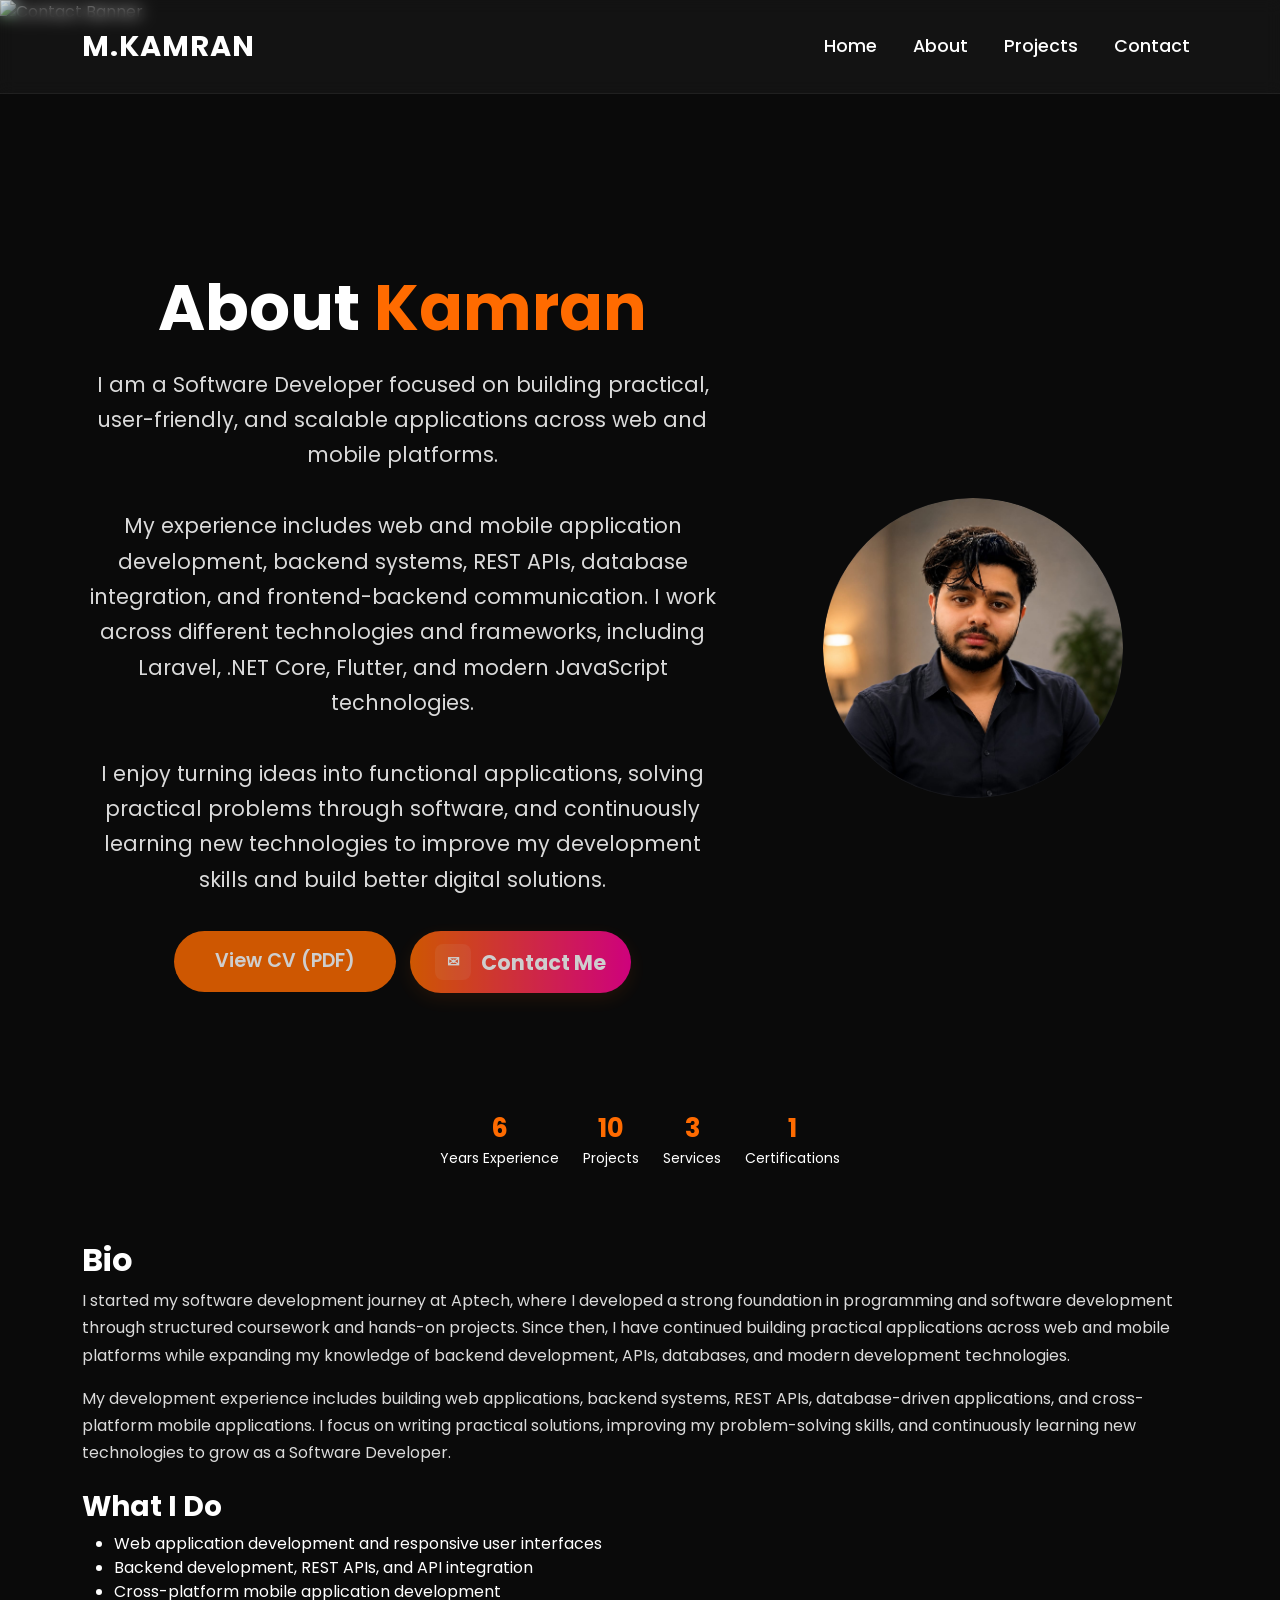
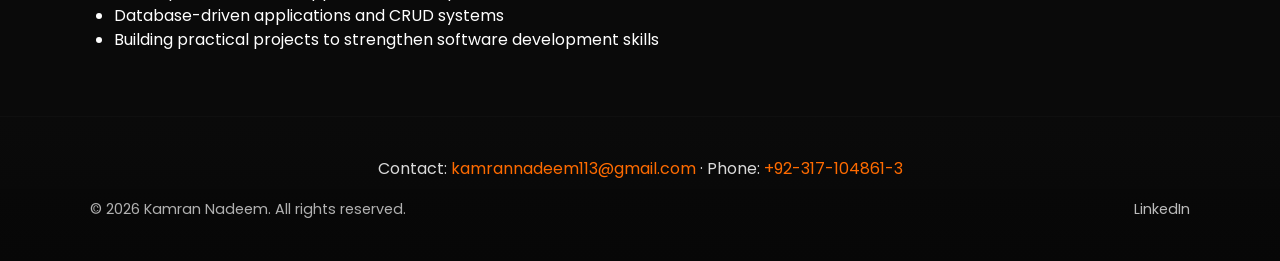
==== commit d10dfc26: "Updated profile" ====
--- a/about.html
+++ b/about.html
@@ -315,4 +315,4 @@
     </script>
 </body>
 
-</html>+</html>
